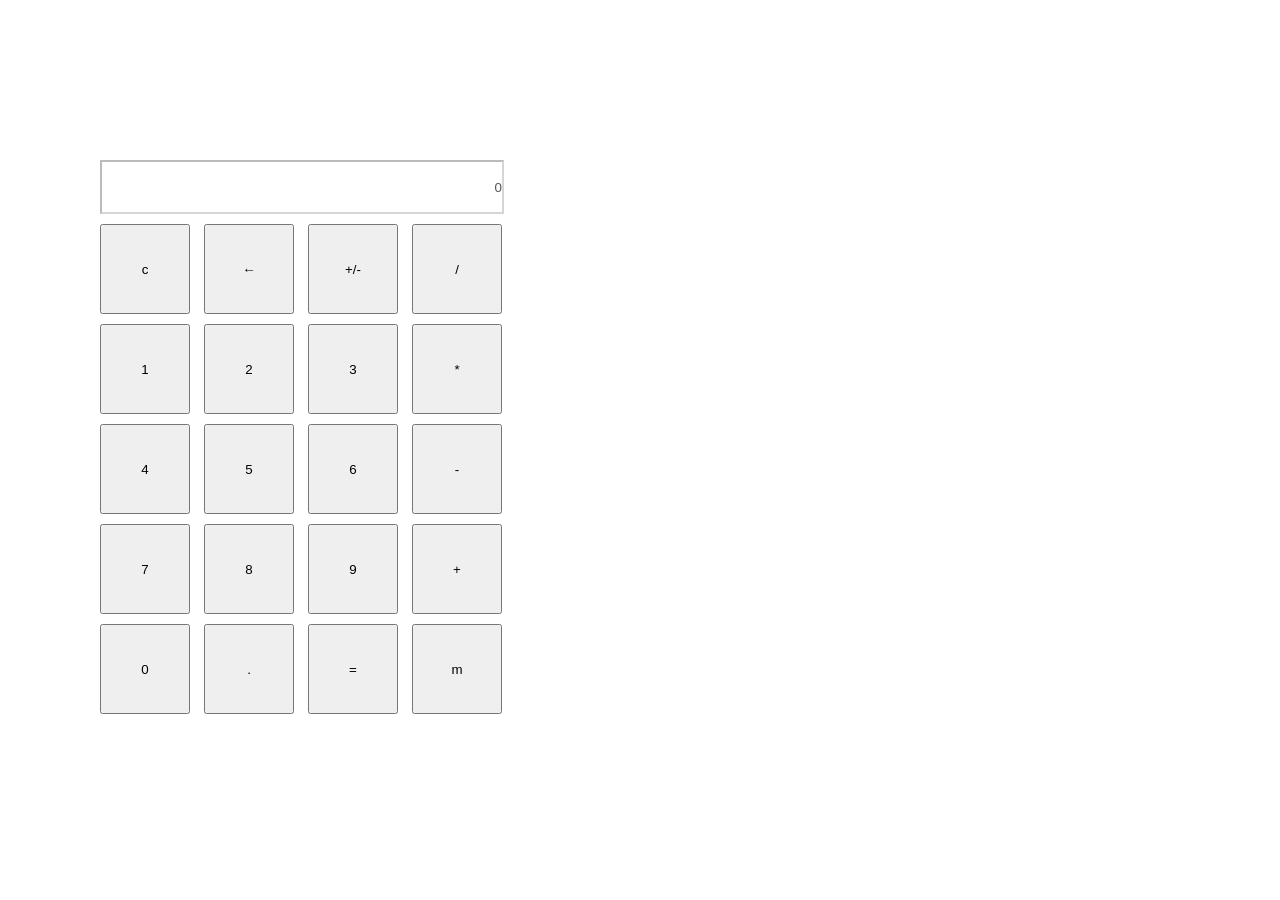
==== index.html @ 59840964 "计算器整体布局，禁用文本框，默认文本框显示0" ====
<!DOCTYPE html>
<html lang="en">

<head>
    <meta charset="UTF-8">
    <meta name="viewport" content="width=device-width, initial-scale=1.0">
    <title>Calculator</title>
    <link rel="stylesheet" type="text/css" href="calc.css">
    <script type="text/javascript" src="calc.js"></script>
</head>

<!--刷新时执行-->

<body onload="init()">
    <div id="div1">
        <div id="div2">
            <!--输入框默认显示数值0,文本框被禁用-->
            <input type="text" value="" name="num" id="num" />
        </div>
        <div id="div3">
            <input type="button" value="c" name="" id="" />
            <input type="button" value="←" name="" id="" />
            <input type="button" value="+/-" name="" id="" />
            <input type="button" value="/" name="" id="" />
            <input type="button" value="1" name="" id="" />
            <input type="button" value="2" name="" id="" />
            <input type="button" value="3" name="" id="" />
            <input type="button" value="*" name="" id="" />
            <input type="button" value="4" name="" id="" />
            <input type="button" value="5" name="" id="" />
            <input type="button" value="6" name="" id="" />
            <input type="button" value="-" name="" id="" />
            <input type="button" value="7" name="" id="" />
            <input type="button" value="8" name="" id="" />
            <input type="button" value="9" name="" id="" />
            <input type="button" value="+" name="" id="" />
            <input type="button" value="0" name="" id="" />
            <input type="button" value="." name="" id="" />
            <input type="button" value="=" name="" id="" />
            <input type="button" value="m" name="" id="" />
        </div>
    </div>
</body>

</html>
---- calc.css ----
* {
    margin: 0px;
    padding: 0px;
}

div {
    width: 500px;
}

#div1 {
    top: 160px;
    left: 100px;
    position: absolute;
}

input[type="button"] {
    width: 90px;
    height: 90px;
    margin-right: 10px;
    margin-top: 10px;
}

input[type="text"] {
    width: 400px;
    height: 50px;
    text-align: right;
    background-color: white;
}
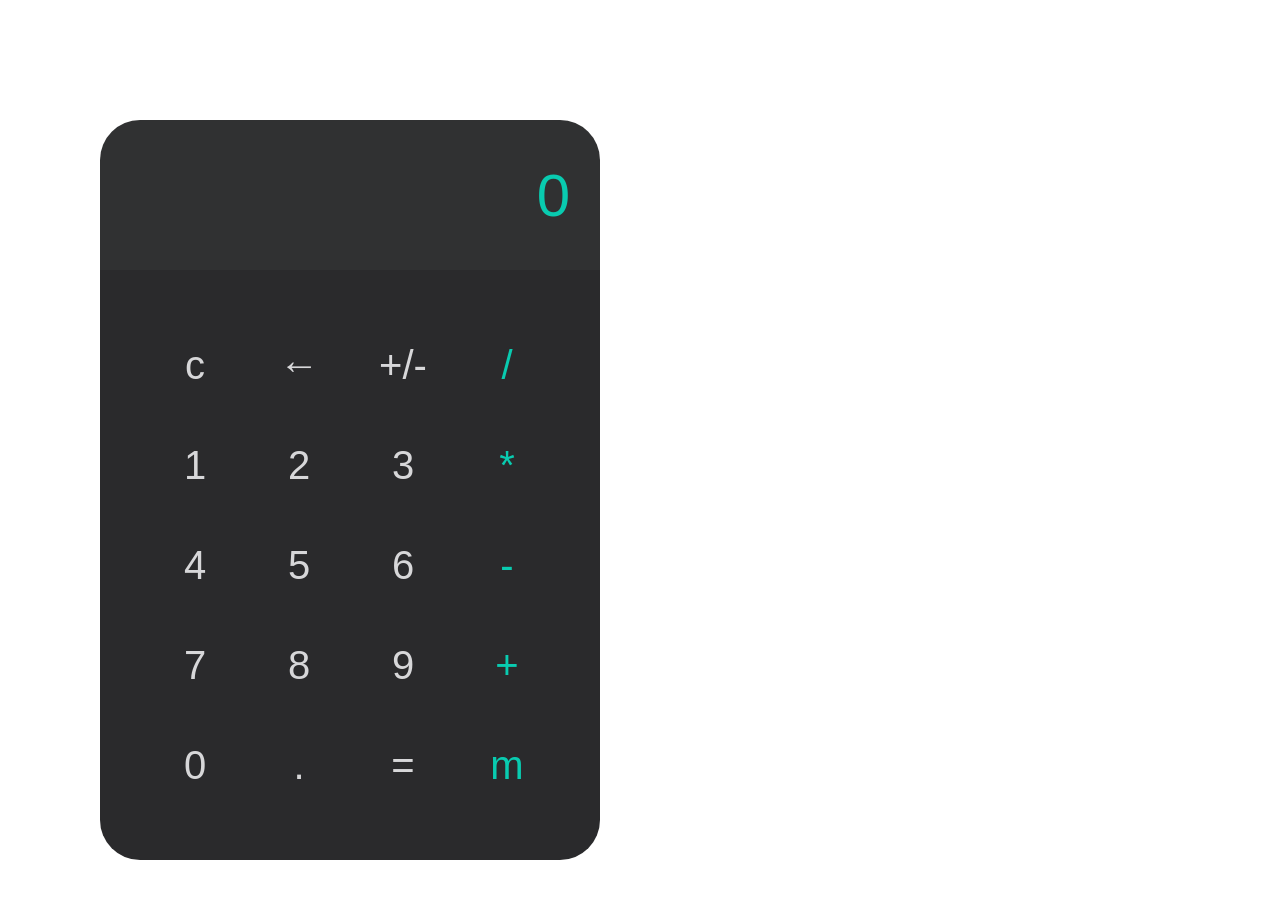
==== commit 2d88de13: "修改下UI" ====
--- a/index.html
+++ b/index.html
@@ -21,23 +21,23 @@
             <input type="button" value="c" name="" id="" />
             <input type="button" value="←" name="" id="" />
             <input type="button" value="+/-" name="" id="" />
-            <input type="button" value="/" name="" id="" />
+            <input type="button" opt="opt" value="/" name="" id="" />
             <input type="button" value="1" name="" id="" />
             <input type="button" value="2" name="" id="" />
             <input type="button" value="3" name="" id="" />
-            <input type="button" value="*" name="" id="" />
+            <input type="button" opt="opt" value="*" name="" id="" />
             <input type="button" value="4" name="" id="" />
             <input type="button" value="5" name="" id="" />
             <input type="button" value="6" name="" id="" />
-            <input type="button" value="-" name="" id="" />
+            <input type="button" opt="opt" value="-" name="" id="" />
             <input type="button" value="7" name="" id="" />
             <input type="button" value="8" name="" id="" />
             <input type="button" value="9" name="" id="" />
-            <input type="button" value="+" name="" id="" />
+            <input type="button" opt="opt" value="+" name="" id="" />
             <input type="button" value="0" name="" id="" />
             <input type="button" value="." name="" id="" />
             <input type="button" value="=" name="" id="" />
-            <input type="button" value="m" name="" id="" />
+            <input type="button" opt="opt" value="m" name="" id="" />
         </div>
     </div>
 </body>
--- a/calc.css
+++ b/calc.css
@@ -3,26 +3,66 @@
     padding: 0px;
 }
 
-div {
-    width: 500px;
-}
+
+/* div {} */
 
 #div1 {
+    width: 500px;
+    height: 700px;
     top: 160px;
     left: 100px;
+    background-color: rgb(42, 42, 44);
+    border-radius: 0px 0px 40px 40px;
     position: absolute;
 }
 
+
+/* 
+#div2 {
+    float: right;
+} */
+
+#div3 {
+    width: 500px;
+    left: 50px;
+    position: relative;
+}
+
 input[type="button"] {
+    color: rgb(215, 215, 217);
+    font-size: 40px;
+    background-color: rgb(42, 42, 44);
     width: 90px;
     height: 90px;
     margin-right: 10px;
     margin-top: 10px;
+    border: 0px;
+}
+
+input[opt="opt"] {
+    color: rgb(9, 203, 176);
 }
 
 input[type="text"] {
-    width: 400px;
-    height: 50px;
+    color: rgb(9, 203, 176);
+    font-size: 60px;
+    width: 500px;
+    height: 150px;
     text-align: right;
-    background-color: white;
+    top: -40px;
+    position: relative;
+    border: 0px;
+    border-radius: 40px 40px 0px 0px;
+    background-color: rgb(48, 49, 50);
+    padding-right: 30px;
+    box-sizing: border-box;
+}
+
+input[type="button"]:hover {
+    background-color: rgb(9, 203, 176);
+    border-radius: 45px;
+}
+
+input[opt="opt"]:hover {
+    color: white;
 }
